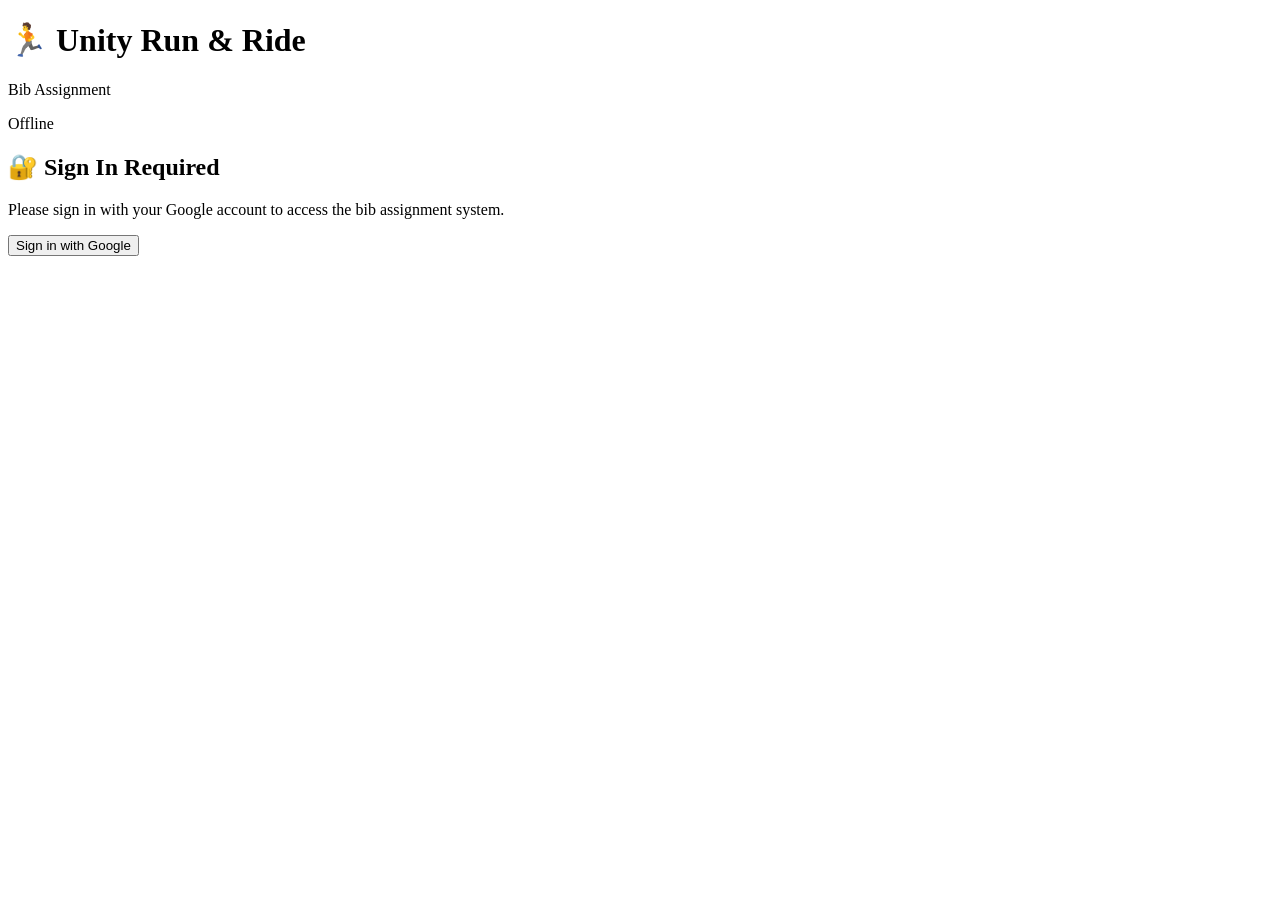
==== app.html @ ad5750de "Add files via upload" ====
<!DOCTYPE html>
<html lang="en">
<head>
    <meta charset="UTF-8">
    <meta name="viewport" content="width=device-width, initial-scale=1.0">
    <meta name="theme-color" content="#667eea">
    <title>Bib Assignment - Unity Run & Ride</title>
    <link rel="stylesheet" href="css/styles.css">
    <link rel="manifest" href="manifest.json">
</head>
<body>
    <div class="app-container">
        <!-- Header -->
        <header class="app-header">
            <div class="header-left">
                <h1>🏃 Unity Run & Ride</h1>
                <p>Bib Assignment</p>
            </div>
            <div class="header-right">
                <div id="connectionStatus" class="status-badge offline">
                    <span class="status-dot"></span>
                    <span id="statusText">Offline</span>
                </div>
                <button id="signOutBtn" class="btn-icon" title="Sign Out" style="display:none">
                    🚪
                </button>
            </div>
        </header>

        <!-- Auth Section -->
        <div id="authSection" class="auth-section">
            <div class="auth-card">
                <h2>🔐 Sign In Required</h2>
                <p>Please sign in with your Google account to access the bib assignment system.</p>
                <button id="signInBtn" class="btn btn-primary">
                    Sign in with Google
                </button>
            </div>
        </div>

        <!-- Main App (hidden until signed in) -->
        <div id="mainApp" style="display:none;">
            <!-- Setup Form -->
            <div class="setup-section">
                <div class="form-grid">
                    <div class="form-group">
                        <label for="venueSelect">📍 Venue</label>
                        <select id="venueSelect" required>
                            <option value="">Select Venue</option>
                            <option value="Main Stadium">Main Stadium</option>
                            <option value="Registration Tent">Registration Tent</option>
                            <option value="Expo Hall">Expo Hall</option>
                            <option value="Other">Other</option>
                        </select>
                    </div>
                    <div class="form-group">
                        <label for="deskSelect">🖥️ Desk Number</label>
                        <select id="deskSelect" required>
                            <option value="">Select Desk</option>
                            <option value="1">Desk 1</option>
                            <option value="2">Desk 2</option>
                            <option value="3">Desk 3</option>
                        </select>
                    </div>
                    <div class="form-group">
                        <label for="staffName">👤 Your Name</label>
                        <input type="text" id="staffName" placeholder="Enter your name" required>
                    </div>
                </div>
            </div>

            <!-- Search Section -->
            <div class="search-section">
                <h2>🔍 Search Participant</h2>
                <div class="search-box">
                    <input type="text" id="searchInput" placeholder="Search by Phone, Email, Name, or Sr. No." autocomplete="off">
                    <button id="searchBtn" class="btn btn-primary">Search</button>
                </div>
                <div id="searchHint" class="hint">
                    💡 Tip: Enter at least 3 characters to search
                </div>
            </div>

            <!-- Results Section -->
            <div id="resultsSection" style="display:none;">
                <h3>Search Results</h3>
                <div id="resultsContainer"></div>
            </div>

            <!-- Assignment Form -->
            <div id="assignmentSection" style="display:none;">
                <div class="assignment-card">
                    <h3>📝 Assign Bib Number</h3>
                    <div id="participantInfo" class="participant-info"></div>
                    <div class="form-group">
                        <label for="bibInput">Bib Number</label>
                        <input type="text" id="bibInput" placeholder="Enter bib number" autocomplete="off">
                        <div id="bibHint" class="hint"></div>
                    </div>
                    <div class="button-group">
                        <button id="assignBtn" class="btn btn-primary">✓ Assign Bib</button>
                        <button id="cancelBtn" class="btn btn-secondary">Cancel</button>
                    </div>
                </div>
            </div>

            <!-- Offline Queue -->
            <div id="offlineQueue" style="display:none;" class="offline-queue">
                <h4>📦 Offline Queue</h4>
                <p id="queueCount">0 pending assignments</p>
                <button id="syncBtn" class="btn btn-small">🔄 Sync Now</button>
            </div>
        </div>

        <!-- Loading Overlay -->
        <div id="loadingOverlay" class="loading-overlay" style="display:none;">
            <div class="spinner"></div>
            <p id="loadingText">Loading...</p>
        </div>
    </div>

    <!-- Scripts -->
    <script src="https://apis.google.com/js/api.js"></script>
    <script src="https://accounts.google.com/gsi/client" async defer></script>
    <script src="config.js"></script>
    <script src="js/sheets-api.js"></script>
    <script src="js/offline.js"></script>
    <script src="js/app.js"></script>
</body>
</html>
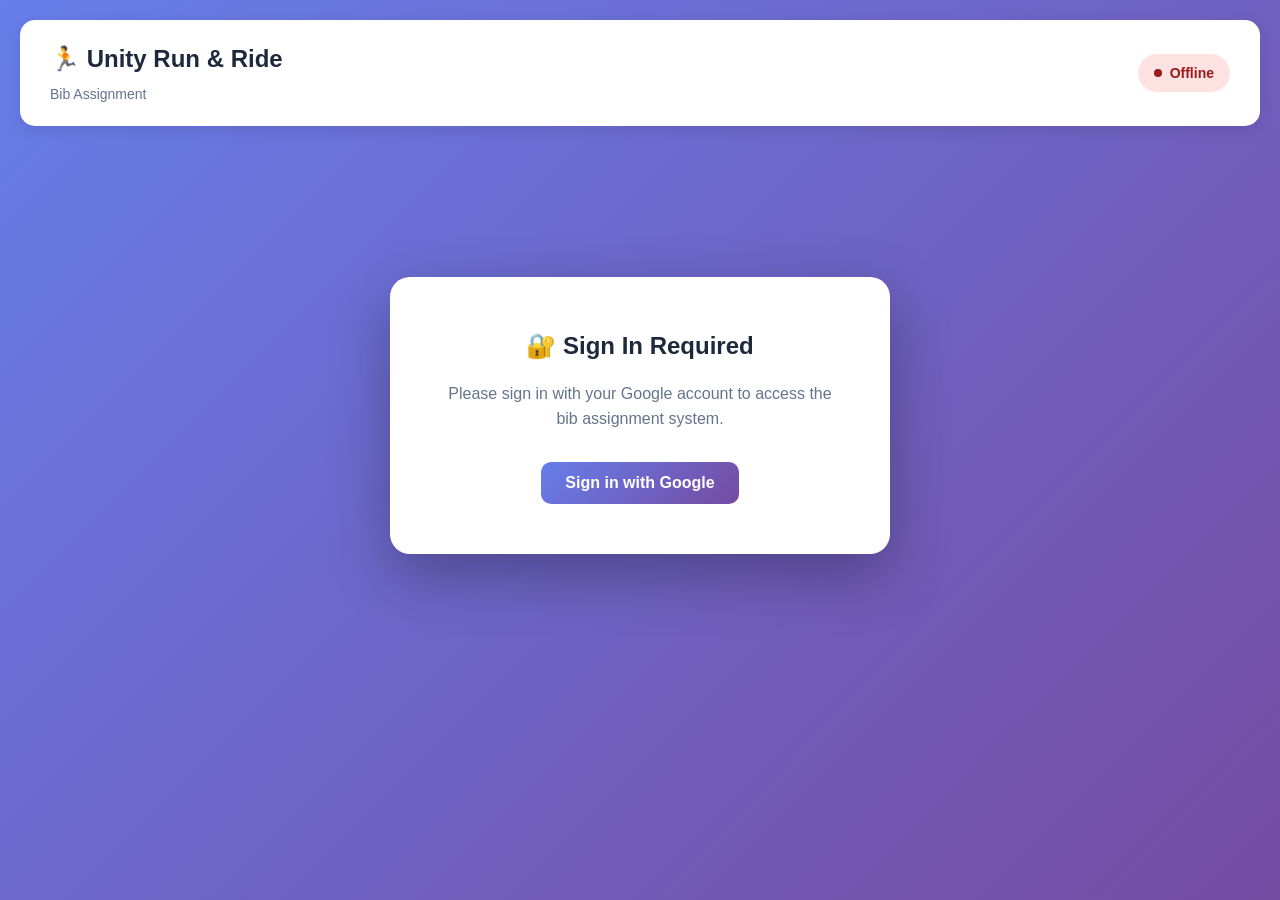
==== commit 26bd8e4d: "Add edit functionality and queue management - Allow editing already assigned bibs (no more blocking)" ====
--- a/app.html
+++ b/app.html
@@ -108,7 +108,10 @@
             <div id="offlineQueue" style="display:none;" class="offline-queue">
                 <h4>📦 Offline Queue</h4>
                 <p id="queueCount">0 pending assignments</p>
-                <button id="syncBtn" class="btn btn-small">🔄 Sync Now</button>
+                <div class="button-group">
+                    <button id="syncBtn" class="btn btn-small">🔄 Sync Now</button>
+                    <button id="clearQueueBtn" class="btn btn-small" style="background: #dc2626;">🗑️ Clear Queue</button>
+                </div>
             </div>
         </div>
 
--- a/css/styles.css
+++ b/css/styles.css
@@ -0,0 +1,599 @@
+/**
+ * Unity Run & Ride - Bib Management System Styles
+ * Version 2.0
+ */
+
+/* ═══════════════════════════════════════════════════════════
+   RESET & BASE
+   ═══════════════════════════════════════════════════════════ */
+
+* {
+    margin: 0;
+    padding: 0;
+    box-sizing: border-box;
+}
+
+body {
+    font-family: 'Segoe UI', Tahoma, Geneva, Verdana, sans-serif;
+    background: linear-gradient(135deg, #667eea 0%, #764ba2 100%);
+    min-height: 100vh;
+    color: #1e293b;
+    line-height: 1.6;
+}
+
+/* ═══════════════════════════════════════════════════════════
+   LAYOUT
+   ═══════════════════════════════════════════════════════════ */
+
+.app-container,
+.dashboard-container {
+    max-width: 1400px;
+    margin: 0 auto;
+    padding: 20px;
+}
+
+/* ═══════════════════════════════════════════════════════════
+   HEADER
+   ═══════════════════════════════════════════════════════════ */
+
+.app-header,
+.dashboard-header {
+    background: white;
+    padding: 20px 30px;
+    border-radius: 15px;
+    box-shadow: 0 4px 15px rgba(0,0,0,0.1);
+    margin-bottom: 20px;
+    display: flex;
+    justify-content: space-between;
+    align-items: center;
+}
+
+.header-left h1 {
+    font-size: 24px;
+    margin-bottom: 5px;
+}
+
+.header-left p {
+    color: #64748b;
+    font-size: 14px;
+}
+
+.header-right {
+    display: flex;
+    gap: 10px;
+    align-items: center;
+}
+
+/* ═══════════════════════════════════════════════════════════
+   STATUS BADGE
+   ═══════════════════════════════════════════════════════════ */
+
+.status-badge {
+    display: flex;
+    align-items: center;
+    gap: 8px;
+    padding: 8px 16px;
+    border-radius: 20px;
+    font-size: 14px;
+    font-weight: 600;
+}
+
+.status-badge.online {
+    background: #d1fae5;
+    color: #065f46;
+}
+
+.status-badge.offline {
+    background: #fee2e2;
+    color: #991b1b;
+}
+
+.status-dot {
+    width: 8px;
+    height: 8px;
+    border-radius: 50%;
+    background: currentColor;
+    animation: pulse 2s infinite;
+}
+
+@keyframes pulse {
+    0%, 100% { opacity: 1; }
+    50% { opacity: 0.5; }
+}
+
+/* ═══════════════════════════════════════════════════════════
+   BUTTONS
+   ═══════════════════════════════════════════════════════════ */
+
+.btn {
+    padding: 12px 24px;
+    border: none;
+    border-radius: 10px;
+    font-size: 16px;
+    font-weight: 600;
+    cursor: pointer;
+    transition: all 0.3s;
+    color: white;
+}
+
+.btn-primary {
+    background: linear-gradient(135deg, #667eea 0%, #764ba2 100%);
+}
+
+.btn-primary:hover {
+    transform: translateY(-2px);
+    box-shadow: 0 8px 20px rgba(102, 126, 234, 0.4);
+}
+
+.btn-secondary {
+    background: #64748b;
+}
+
+.btn-secondary:hover {
+    background: #475569;
+}
+
+.btn-small {
+    padding: 8px 16px;
+    font-size: 14px;
+}
+
+.btn-icon {
+    background: none;
+    border: none;
+    font-size: 24px;
+    cursor: pointer;
+    transition: transform 0.2s;
+}
+
+.btn-icon:hover {
+    transform: scale(1.1);
+}
+
+/* ═══════════════════════════════════════════════════════════
+   AUTH SECTION
+   ═══════════════════════════════════════════════════════════ */
+
+.auth-section {
+    display: flex;
+    align-items: center;
+    justify-content: center;
+    min-height: 60vh;
+}
+
+.auth-card {
+    background: white;
+    padding: 50px;
+    border-radius: 20px;
+    box-shadow: 0 20px 60px rgba(0,0,0,0.3);
+    max-width: 500px;
+    text-align: center;
+}
+
+.auth-card h2 {
+    margin-bottom: 15px;
+}
+
+.auth-card p {
+    color: #64748b;
+    margin-bottom: 30px;
+}
+
+/* ═══════════════════════════════════════════════════════════
+   FORMS
+   ═══════════════════════════════════════════════════════════ */
+
+.setup-section,
+.search-section {
+    background: white;
+    padding: 25px;
+    border-radius: 15px;
+    box-shadow: 0 4px 15px rgba(0,0,0,0.1);
+    margin-bottom: 20px;
+}
+
+.form-grid {
+    display: grid;
+    grid-template-columns: repeat(auto-fit, minmax(200px, 1fr));
+    gap: 20px;
+}
+
+.form-group {
+    display: flex;
+    flex-direction: column;
+}
+
+.form-group label {
+    font-weight: 600;
+    margin-bottom: 8px;
+    color: #1e293b;
+}
+
+.form-group input,
+.form-group select {
+    padding: 12px;
+    border: 2px solid #e2e8f0;
+    border-radius: 8px;
+    font-size: 16px;
+    transition: border-color 0.3s;
+}
+
+.form-group input:focus,
+.form-group select:focus {
+    outline: none;
+    border-color: #667eea;
+}
+
+.search-box {
+    display: flex;
+    gap: 10px;
+}
+
+.search-box input {
+    flex: 1;
+    padding: 15px;
+    border: 2px solid #e2e8f0;
+    border-radius: 10px;
+    font-size: 16px;
+}
+
+.hint {
+    font-size: 14px;
+    color: #64748b;
+    margin-top: 10px;
+}
+
+/* ═══════════════════════════════════════════════════════════
+   RESULTS
+   ═══════════════════════════════════════════════════════════ */
+
+#resultsSection {
+    background: white;
+    padding: 25px;
+    border-radius: 15px;
+    box-shadow: 0 4px 15px rgba(0,0,0,0.1);
+    margin-bottom: 20px;
+}
+
+.result-card {
+    border: 2px solid #e2e8f0;
+    border-radius: 10px;
+    padding: 20px;
+    margin-bottom: 15px;
+    cursor: pointer;
+    transition: all 0.3s;
+}
+
+.result-card:hover {
+    border-color: #667eea;
+    box-shadow: 0 4px 15px rgba(102, 126, 234, 0.2);
+    transform: translateY(-2px);
+}
+
+.result-header {
+    display: flex;
+    justify-content: space-between;
+    align-items: center;
+    margin-bottom: 15px;
+}
+
+.result-details {
+    display: grid;
+    grid-template-columns: repeat(auto-fit, minmax(200px, 1fr));
+    gap: 10px;
+    font-size: 14px;
+    color: #64748b;
+}
+
+.badge {
+    padding: 6px 12px;
+    border-radius: 20px;
+    font-size: 12px;
+    font-weight: 600;
+}
+
+.badge-success {
+    background: #d1fae5;
+    color: #065f46;
+}
+
+.badge-warning {
+    background: #fef3c7;
+    color: #92400e;
+}
+
+.no-results {
+    text-align: center;
+    padding: 40px;
+    color: #64748b;
+}
+
+/* ═══════════════════════════════════════════════════════════
+   ASSIGNMENT FORM
+   ═══════════════════════════════════════════════════════════ */
+
+.assignment-card {
+    background: white;
+    padding: 30px;
+    border-radius: 15px;
+    box-shadow: 0 4px 15px rgba(0,0,0,0.1);
+}
+
+.participant-info {
+    background: #f8fafc;
+    padding: 20px;
+    border-radius: 10px;
+    margin: 20px 0;
+}
+
+.info-grid {
+    display: grid;
+    grid-template-columns: repeat(auto-fit, minmax(200px, 1fr));
+    gap: 12px;
+}
+
+.button-group {
+    display: flex;
+    gap: 10px;
+    margin-top: 20px;
+}
+
+/* ═══════════════════════════════════════════════════════════
+   DASHBOARD STATS
+   ═══════════════════════════════════════════════════════════ */
+
+.stats-grid {
+    display: grid;
+    grid-template-columns: repeat(auto-fit, minmax(250px, 1fr));
+    gap: 20px;
+    margin-bottom: 20px;
+}
+
+.stat-card {
+    background: white;
+    padding: 25px;
+    border-radius: 15px;
+    box-shadow: 0 4px 15px rgba(0,0,0,0.1);
+    display: flex;
+    align-items: center;
+    gap: 20px;
+}
+
+.stat-icon {
+    font-size: 48px;
+    width: 70px;
+    height: 70px;
+    display: flex;
+    align-items: center;
+    justify-content: center;
+    border-radius: 15px;
+}
+
+.stat-card.primary .stat-icon {
+    background: linear-gradient(135deg, #667eea 0%, #764ba2 100%);
+}
+
+.stat-card.success .stat-icon {
+    background: #10b981;
+}
+
+.stat-card.warning .stat-icon {
+    background: #f59e0b;
+}
+
+.stat-card.info .stat-icon {
+    background: #3b82f6;
+}
+
+.stat-value {
+    font-size: 36px;
+    font-weight: 700;
+    color: #1e293b;
+}
+
+.stat-label {
+    font-size: 14px;
+    color: #64748b;
+}
+
+/* ═══════════════════════════════════════════════════════════
+   DASHBOARD SECTIONS
+   ═══════════════════════════════════════════════════════════ */
+
+.section-card {
+    background: white;
+    padding: 30px;
+    border-radius: 15px;
+    box-shadow: 0 4px 15px rgba(0,0,0,0.1);
+    margin-bottom: 20px;
+}
+
+.section-card h2 {
+    margin-bottom: 20px;
+    font-size: 20px;
+}
+
+.category-grid {
+    display: grid;
+    grid-template-columns: repeat(auto-fit, minmax(250px, 1fr));
+    gap: 20px;
+}
+
+.category-card {
+    border: 2px solid #e2e8f0;
+    border-radius: 10px;
+    padding: 20px;
+}
+
+.category-header {
+    display: flex;
+    justify-content: space-between;
+    align-items: center;
+    margin-bottom: 15px;
+}
+
+.category-count {
+    font-size: 18px;
+    font-weight: 600;
+    color: #667eea;
+}
+
+.progress-bar {
+    width: 100%;
+    height: 10px;
+    background: #e2e8f0;
+    border-radius: 5px;
+    overflow: hidden;
+    margin-bottom: 10px;
+}
+
+.progress-fill {
+    height: 100%;
+    background: linear-gradient(135deg, #667eea 0%, #764ba2 100%);
+    transition: width 0.5s;
+}
+
+.category-percentage {
+    font-size: 14px;
+    color: #64748b;
+}
+
+.venue-grid,
+.desk-grid {
+    display: grid;
+    grid-template-columns: repeat(auto-fit, minmax(200px, 1fr));
+    gap: 15px;
+}
+
+.stat-item {
+    display: flex;
+    justify-content: space-between;
+    align-items: center;
+    padding: 15px;
+    background: #f8fafc;
+    border-radius: 8px;
+}
+
+.stat-item-value {
+    font-size: 24px;
+    font-weight: 700;
+    color: #667eea;
+}
+
+.assignments-list {
+    max-height: 500px;
+    overflow-y: auto;
+}
+
+.assignment-item {
+    display: flex;
+    gap: 15px;
+    padding: 15px;
+    border-bottom: 1px solid #e2e8f0;
+}
+
+.assignment-item:last-child {
+    border-bottom: none;
+}
+
+.assignment-icon {
+    font-size: 32px;
+}
+
+.assignment-name {
+    font-weight: 600;
+    margin-bottom: 5px;
+}
+
+.assignment-meta {
+    font-size: 13px;
+    color: #64748b;
+}
+
+.no-data {
+    text-align: center;
+    padding: 30px;
+    color: #64748b;
+}
+
+/* ═══════════════════════════════════════════════════════════
+   OFFLINE QUEUE
+   ═══════════════════════════════════════════════════════════ */
+
+.offline-queue {
+    background: #fef3c7;
+    border: 2px solid #f59e0b;
+    padding: 20px;
+    border-radius: 10px;
+    margin-top: 20px;
+}
+
+.offline-queue h4 {
+    margin-bottom: 10px;
+}
+
+/* ═══════════════════════════════════════════════════════════
+   LOADING OVERLAY
+   ═══════════════════════════════════════════════════════════ */
+
+.loading-overlay {
+    position: fixed;
+    top: 0;
+    left: 0;
+    right: 0;
+    bottom: 0;
+    background: rgba(0, 0, 0, 0.7);
+    display: flex;
+    flex-direction: column;
+    align-items: center;
+    justify-content: center;
+    z-index: 9999;
+}
+
+.spinner {
+    width: 50px;
+    height: 50px;
+    border: 5px solid rgba(255, 255, 255, 0.3);
+    border-top-color: white;
+    border-radius: 50%;
+    animation: spin 1s linear infinite;
+}
+
+@keyframes spin {
+    to { transform: rotate(360deg); }
+}
+
+.loading-overlay p {
+    color: white;
+    margin-top: 20px;
+    font-size: 18px;
+}
+
+/* ═══════════════════════════════════════════════════════════
+   RESPONSIVE
+   ═══════════════════════════════════════════════════════════ */
+
+@media (max-width: 768px) {
+    .app-header,
+    .dashboard-header {
+        flex-direction: column;
+        text-align: center;
+        gap: 15px;
+    }
+    
+    .form-grid {
+        grid-template-columns: 1fr;
+    }
+    
+    .search-box {
+        flex-direction: column;
+    }
+    
+    .stats-grid {
+        grid-template-columns: 1fr;
+    }
+    
+    .button-group {
+        flex-direction: column;
+    }
+}
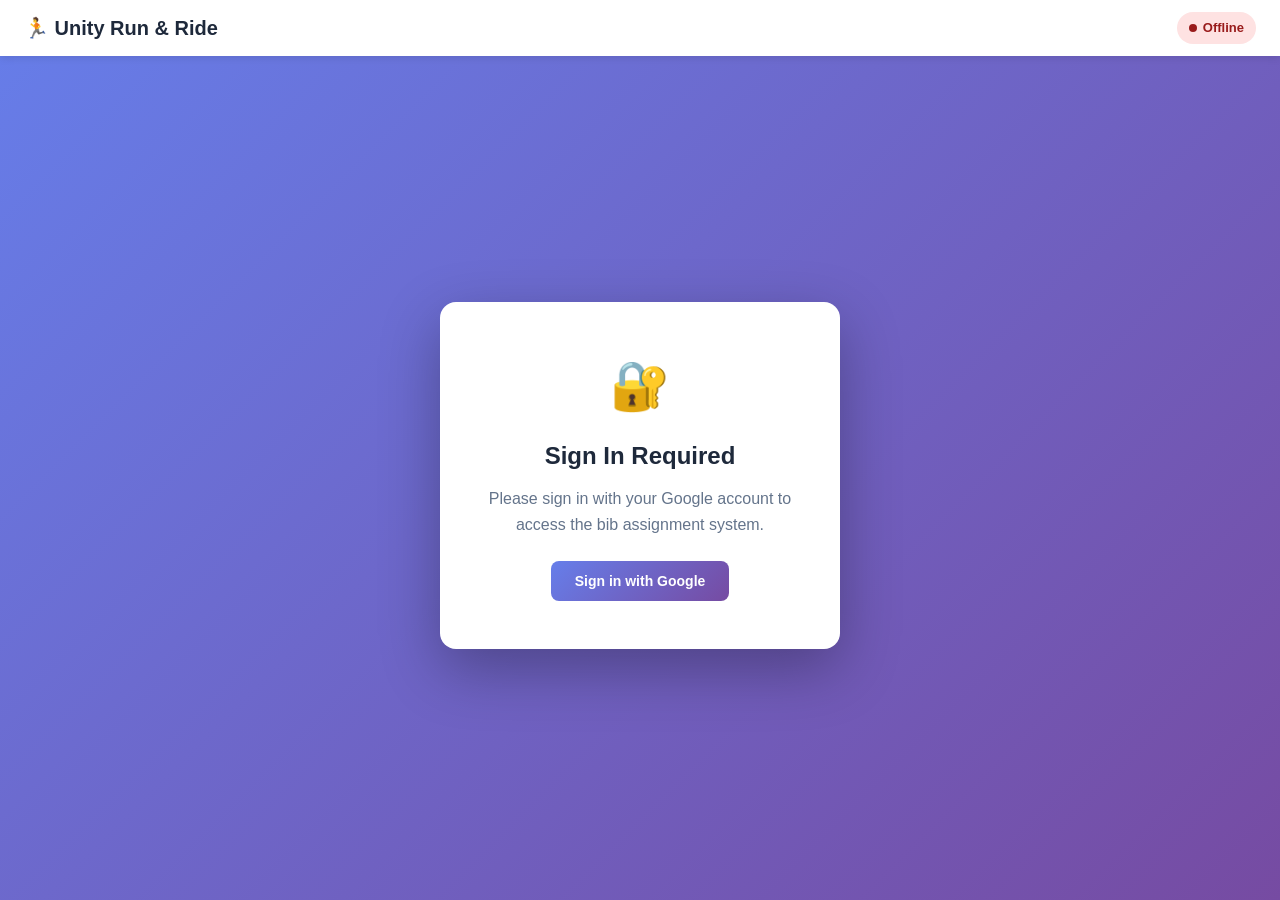
==== commit 8f7551f3: "REDESIGN: Card-based UI for intuitive bib assignment - Complete UI/UX overhaul with modern card-base" ====
--- a/app.html
+++ b/app.html
@@ -4,122 +4,138 @@
     <meta charset="UTF-8">
     <meta name="viewport" content="width=device-width, initial-scale=1.0">
     <meta name="theme-color" content="#667eea">
-    <title>Bib Assignment - Unity Run & Ride</title>
+    <title>Unity Run & Ride - Bib Assignment</title>
     <link rel="stylesheet" href="css/styles.css">
     <link rel="manifest" href="manifest.json">
 </head>
 <body>
-    <div class="app-container">
-        <!-- Header -->
-        <header class="app-header">
-            <div class="header-left">
-                <h1>🏃 Unity Run & Ride</h1>
-                <p>Bib Assignment</p>
+    <!-- Compact Header -->
+    <header class="header">
+        <div class="header-title">🏃 Unity Run & Ride</div>
+        <div class="header-actions">
+            <div id="connectionStatus" class="status-indicator">
+                <span class="status-dot"></span>
+                <span id="statusText">Offline</span>
             </div>
-            <div class="header-right">
-                <div id="connectionStatus" class="status-badge offline">
-                    <span class="status-dot"></span>
-                    <span id="statusText">Offline</span>
-                </div>
-                <button id="signOutBtn" class="btn-icon" title="Sign Out" style="display:none">
-                    🚪
-                </button>
+            <button id="dashboardBtn" class="btn-header" style="display:none">📊 Dashboard</button>
+            <button id="settingsBtn" class="btn-header" style="display:none">⚙️</button>
+            <button id="signOutBtn" class="btn-header" style="display:none">🚪</button>
+        </div>
+    </header>
+
+    <!-- Auth Section -->
+    <div id="authSection" class="auth-container">
+        <div class="auth-box">
+            <div class="auth-icon">🔐</div>
+            <h2>Sign In Required</h2>
+            <p>Please sign in with your Google account to access the bib assignment system.</p>
+            <button id="signInBtn" class="btn-primary">Sign in with Google</button>
+        </div>
+    </div>
+
+    <!-- Main App -->
+    <main id="mainApp" class="main-container" style="display:none;">
+        <!-- Search Section -->
+        <div class="search-container">
+            <div class="search-wrapper">
+                <span class="search-icon">🔍</span>
+                <input 
+                    type="text" 
+                    id="searchInput" 
+                    class="search-input" 
+                    placeholder="Search by Mobile, Email, or Name..."
+                    autocomplete="off"
+                >
+                <button id="clearSearchBtn" class="btn-clear" style="display:none;">×</button>
+                <span class="search-shortcut">/</span>
             </div>
-        </header>
+            <div class="search-hint">💡 Try: 9014695864, email@example.com, or "Rajesh"</div>
+        </div>
 
-        <!-- Auth Section -->
-        <div id="authSection" class="auth-section">
-            <div class="auth-card">
-                <h2>🔐 Sign In Required</h2>
-                <p>Please sign in with your Google account to access the bib assignment system.</p>
-                <button id="signInBtn" class="btn btn-primary">
-                    Sign in with Google
-                </button>
+        <!-- Stats Bar -->
+        <div id="statsBar" class="stats-bar" style="display:none;">
+            <span>📊 Quick Stats:</span>
+            <span id="statsText">Loading...</span>
+        </div>
+
+        <!-- Results Container (Cards) -->
+        <div id="cardsContainer" class="cards-container"></div>
+
+        <!-- Empty State -->
+        <div id="emptyState" class="empty-state">
+            <div class="empty-icon">🔍</div>
+            <h3>Start by searching for a participant</h3>
+            <p>Enter a mobile number, email, or name to get started</p>
+            <p class="empty-hint">Press <kbd>/</kbd> to focus search</p>
+        </div>
+
+        <!-- Offline Queue Banner -->
+        <div id="queueBanner" class="queue-banner" style="display:none;">
+            <div class="queue-info">
+                <span class="queue-icon">📦</span>
+                <span id="queueText">6 pending assignments in offline queue</span>
+            </div>
+            <div class="queue-actions">
+                <button id="syncBtn" class="btn-small">🔄 Sync</button>
+                <button id="clearQueueBtn" class="btn-small btn-danger">🗑️ Clear</button>
             </div>
         </div>
+    </main>
 
-        <!-- Main App (hidden until signed in) -->
-        <div id="mainApp" style="display:none;">
-            <!-- Setup Form -->
-            <div class="setup-section">
-                <div class="form-grid">
-                    <div class="form-group">
-                        <label for="venueSelect">📍 Venue</label>
-                        <select id="venueSelect" required>
-                            <option value="">Select Venue</option>
-                            <option value="Main Stadium">Main Stadium</option>
-                            <option value="Registration Tent">Registration Tent</option>
-                            <option value="Expo Hall">Expo Hall</option>
-                            <option value="Other">Other</option>
-                        </select>
-                    </div>
-                    <div class="form-group">
-                        <label for="deskSelect">🖥️ Desk Number</label>
-                        <select id="deskSelect" required>
-                            <option value="">Select Desk</option>
-                            <option value="1">Desk 1</option>
-                            <option value="2">Desk 2</option>
-                            <option value="3">Desk 3</option>
-                        </select>
-                    </div>
-                    <div class="form-group">
-                        <label for="staffName">👤 Your Name</label>
-                        <input type="text" id="staffName" placeholder="Enter your name" required>
+    <!-- Settings Panel (Slide-out) -->
+    <div id="settingsPanel" class="settings-panel">
+        <div class="settings-overlay"></div>
+        <div class="settings-content">
+            <div class="settings-header">
+                <h2>⚙️ Session Settings</h2>
+                <button id="closeSettingsBtn" class="btn-close">×</button>
+            </div>
+            
+            <div class="settings-body">
+                <div class="setting-group">
+                    <label class="setting-label">📍 Venue</label>
+                    <div class="radio-group">
+                        <label class="radio-option">
+                            <input type="radio" name="venue" value="Prabhadevi">
+                            <span>Prabhadevi</span>
+                        </label>
+                        <label class="radio-option">
+                            <input type="radio" name="venue" value="Andheri">
+                            <span>Andheri</span>
+                        </label>
                     </div>
                 </div>
-            </div>
 
-            <!-- Search Section -->
-            <div class="search-section">
-                <h2>🔍 Search Participant</h2>
-                <div class="search-box">
-                    <input type="text" id="searchInput" placeholder="Search by Phone, Email, Name, or Sr. No." autocomplete="off">
-                    <button id="searchBtn" class="btn btn-primary">Search</button>
-                </div>
-                <div id="searchHint" class="hint">
-                    💡 Tip: Enter at least 3 characters to search
-                </div>
-            </div>
-
-            <!-- Results Section -->
-            <div id="resultsSection" style="display:none;">
-                <h3>Search Results</h3>
-                <div id="resultsContainer"></div>
-            </div>
-
-            <!-- Assignment Form -->
-            <div id="assignmentSection" style="display:none;">
-                <div class="assignment-card">
-                    <h3>📝 Assign Bib Number</h3>
-                    <div id="participantInfo" class="participant-info"></div>
-                    <div class="form-group">
-                        <label for="bibInput">Bib Number</label>
-                        <input type="text" id="bibInput" placeholder="Enter bib number" autocomplete="off">
-                        <div id="bibHint" class="hint"></div>
-                    </div>
-                    <div class="button-group">
-                        <button id="assignBtn" class="btn btn-primary">✓ Assign Bib</button>
-                        <button id="cancelBtn" class="btn btn-secondary">Cancel</button>
+                <div class="setting-group">
+                    <label class="setting-label">🖥️ Desk Number</label>
+                    <div class="desk-group">
+                        <button class="desk-btn" data-desk="1">1</button>
+                        <button class="desk-btn" data-desk="2">2</button>
+                        <button class="desk-btn" data-desk="3">3</button>
+                        <button class="desk-btn" data-desk="4">4</button>
                     </div>
                 </div>
-            </div>
 
-            <!-- Offline Queue -->
-            <div id="offlineQueue" style="display:none;" class="offline-queue">
-                <h4>📦 Offline Queue</h4>
-                <p id="queueCount">0 pending assignments</p>
-                <div class="button-group">
-                    <button id="syncBtn" class="btn btn-small">🔄 Sync Now</button>
-                    <button id="clearQueueBtn" class="btn btn-small" style="background: #dc2626;">🗑️ Clear Queue</button>
+                <div class="setting-group">
+                    <label class="setting-label">👤 Your Name</label>
+                    <input type="text" id="staffNameInput" class="setting-input" placeholder="Enter your name">
+                </div>
+
+                <button id="saveSettingsBtn" class="btn-primary btn-full">✓ Save Settings</button>
+
+                <div class="settings-divider"></div>
+
+                <div class="settings-actions">
+                    <button id="viewStatsBtn" class="btn-secondary btn-full">📊 View Statistics</button>
                 </div>
             </div>
         </div>
+    </div>
 
-        <!-- Loading Overlay -->
-        <div id="loadingOverlay" class="loading-overlay" style="display:none;">
-            <div class="spinner"></div>
-            <p id="loadingText">Loading...</p>
-        </div>
+    <!-- Loading Overlay -->
+    <div id="loadingOverlay" class="loading-overlay" style="display:none;">
+        <div class="spinner"></div>
+        <p id="loadingText">Loading...</p>
     </div>
 
     <!-- Scripts -->
--- a/css/styles.css
+++ b/css/styles.css
@@ -1,6 +1,6 @@
 /**
- * Unity Run & Ride - Bib Management System Styles
- * Version 2.0
+ * Card-Based UI Styles - Unity Run & Ride
+ * Clean, modern, desktop-optimized design
  */
 
 /* ═══════════════════════════════════════════════════════════
@@ -14,78 +14,56 @@
 }
 
 body {
-    font-family: 'Segoe UI', Tahoma, Geneva, Verdana, sans-serif;
+    font-family: -apple-system, BlinkMacSystemFont, 'Segoe UI', Roboto, Oxygen, Ubuntu, sans-serif;
     background: linear-gradient(135deg, #667eea 0%, #764ba2 100%);
     min-height: 100vh;
     color: #1e293b;
-    line-height: 1.6;
-}
-
-/* ═══════════════════════════════════════════════════════════
-   LAYOUT
-   ═══════════════════════════════════════════════════════════ */
-
-.app-container,
-.dashboard-container {
-    max-width: 1400px;
-    margin: 0 auto;
-    padding: 20px;
-}
-
-/* ═══════════════════════════════════════════════════════════
-   HEADER
-   ═══════════════════════════════════════════════════════════ */
-
-.app-header,
-.dashboard-header {
+    line-height: 1.5;
+}
+
+/* ═══════════════════════════════════════════════════════════
+   HEADER - Compact & Clean
+   ═══════════════════════════════════════════════════════════ */
+
+.header {
     background: white;
-    padding: 20px 30px;
-    border-radius: 15px;
-    box-shadow: 0 4px 15px rgba(0,0,0,0.1);
-    margin-bottom: 20px;
+    padding: 12px 24px;
     display: flex;
     justify-content: space-between;
     align-items: center;
-}
-
-.header-left h1 {
-    font-size: 24px;
-    margin-bottom: 5px;
-}
-
-.header-left p {
-    color: #64748b;
-    font-size: 14px;
-}
-
-.header-right {
-    display: flex;
-    gap: 10px;
-    align-items: center;
-}
-
-/* ═══════════════════════════════════════════════════════════
-   STATUS BADGE
-   ═══════════════════════════════════════════════════════════ */
-
-.status-badge {
-    display: flex;
-    align-items: center;
-    gap: 8px;
-    padding: 8px 16px;
+    box-shadow: 0 2px 8px rgba(0,0,0,0.1);
+    position: sticky;
+    top: 0;
+    z-index: 100;
+}
+
+.header-title {
+    font-size: 20px;
+    font-weight: 700;
+    color: #1e293b;
+}
+
+.header-actions {
+    display: flex;
+    gap: 12px;
+    align-items: center;
+}
+
+.status-indicator {
+    display: flex;
+    align-items: center;
+    gap: 6px;
+    padding: 6px 12px;
     border-radius: 20px;
-    font-size: 14px;
-    font-weight: 600;
-}
-
-.status-badge.online {
+    font-size: 13px;
+    font-weight: 600;
+    background: #fee2e2;
+    color: #991b1b;
+}
+
+.status-indicator.online {
     background: #d1fae5;
     color: #065f46;
-}
-
-.status-badge.offline {
-    background: #fee2e2;
-    color: #991b1b;
 }
 
 .status-dot {
@@ -101,23 +79,403 @@
     50% { opacity: 0.5; }
 }
 
+.btn-header {
+    background: none;
+    border: none;
+    padding: 8px 12px;
+    border-radius: 8px;
+    font-size: 14px;
+    cursor: pointer;
+    transition: background 0.2s;
+    color: #64748b;
+    font-weight: 600;
+}
+
+.btn-header:hover {
+    background: #f8fafc;
+}
+
+/* ═══════════════════════════════════════════════════════════
+   AUTH SECTION
+   ═══════════════════════════════════════════════════════════ */
+
+.auth-container {
+    display: flex;
+    align-items: center;
+    justify-content: center;
+    min-height: calc(100vh - 60px);
+    padding: 40px;
+}
+
+.auth-box {
+    background: white;
+    padding: 48px;
+    border-radius: 16px;
+    box-shadow: 0 20px 60px rgba(0,0,0,0.3);
+    text-align: center;
+    max-width: 400px;
+}
+
+.auth-icon {
+    font-size: 48px;
+    margin-bottom: 16px;
+}
+
+.auth-box h2 {
+    font-size: 24px;
+    margin-bottom: 12px;
+    color: #1e293b;
+}
+
+.auth-box p {
+    color: #64748b;
+    margin-bottom: 24px;
+    line-height: 1.6;
+}
+
+/* ═══════════════════════════════════════════════════════════
+   MAIN CONTAINER
+   ═══════════════════════════════════════════════════════════ */
+
+.main-container {
+    max-width: 800px;
+    margin: 0 auto;
+    padding: 40px 24px;
+}
+
+/* ═══════════════════════════════════════════════════════════
+   SEARCH BOX - Primary Action
+   ═══════════════════════════════════════════════════════════ */
+
+.search-container {
+    margin-bottom: 24px;
+}
+
+.search-wrapper {
+    position: relative;
+    display: flex;
+    align-items: center;
+    background: white;
+    border-radius: 12px;
+    padding: 0 16px;
+    box-shadow: 0 4px 12px rgba(0,0,0,0.1);
+    transition: box-shadow 0.2s;
+}
+
+.search-wrapper:focus-within {
+    box-shadow: 0 4px 20px rgba(102, 126, 234, 0.3);
+}
+
+.search-icon {
+    font-size: 20px;
+    margin-right: 12px;
+    color: #64748b;
+}
+
+.search-input {
+    flex: 1;
+    border: none;
+    outline: none;
+    padding: 16px 0;
+    font-size: 16px;
+    color: #1e293b;
+}
+
+.search-input::placeholder {
+    color: #94a3b8;
+}
+
+.btn-clear {
+    background: none;
+    border: none;
+    font-size: 24px;
+    color: #94a3b8;
+    cursor: pointer;
+    padding: 0 8px;
+    line-height: 1;
+}
+
+.btn-clear:hover {
+    color: #64748b;
+}
+
+.search-shortcut {
+    padding: 4px 8px;
+    background: #f8fafc;
+    border-radius: 4px;
+    font-size: 12px;
+    color: #94a3b8;
+    font-weight: 600;
+    border: 1px solid #e2e8f0;
+}
+
+.search-hint {
+    margin-top: 8px;
+    font-size: 13px;
+    color: rgba(255,255,255,0.9);
+    text-align: center;
+}
+
+/* ═══════════════════════════════════════════════════════════
+   STATS BAR
+   ═══════════════════════════════════════════════════════════ */
+
+.stats-bar {
+    background: rgba(255,255,255,0.95);
+    padding: 12px 20px;
+    border-radius: 8px;
+    margin-bottom: 24px;
+    font-size: 14px;
+    color: #64748b;
+    text-align: center;
+}
+
+.stats-bar span:first-child {
+    font-weight: 600;
+    margin-right: 8px;
+}
+
+/* ═══════════════════════════════════════════════════════════
+   RESULT CARDS - The Heart of the UI
+   ═══════════════════════════════════════════════════════════ */
+
+.cards-container {
+    display: flex;
+    flex-direction: column;
+    gap: 16px;
+}
+
+.participant-card {
+    background: white;
+    border-radius: 12px;
+    padding: 20px;
+    box-shadow: 0 2px 8px rgba(0,0,0,0.1);
+    border-left: 4px solid transparent;
+    transition: all 0.2s;
+    cursor: pointer;
+}
+
+.participant-card:hover {
+    transform: translateY(-2px);
+    box-shadow: 0 4px 16px rgba(0,0,0,0.15);
+}
+
+/* Card States */
+.participant-card.no-bib {
+    border-left-color: #f59e0b;
+}
+
+.participant-card.has-bib {
+    border-left-color: #10b981;
+}
+
+.participant-card.editing {
+    background: #dbeafe;
+    border-left-color: #3b82f6;
+}
+
+/* Card Header */
+.card-header {
+    display: flex;
+    justify-content: space-between;
+    align-items: flex-start;
+    margin-bottom: 12px;
+}
+
+.card-identity {
+    flex: 1;
+}
+
+.card-name {
+    font-size: 18px;
+    font-weight: 700;
+    color: #1e293b;
+    text-transform: uppercase;
+    margin-bottom: 4px;
+}
+
+.card-demographics {
+    font-size: 14px;
+    color: #64748b;
+}
+
+.card-demographics span {
+    margin-right: 8px;
+}
+
+.card-demographics span:not(:last-child)::after {
+    content: "•";
+    margin-left: 8px;
+    color: #cbd5e1;
+}
+
+.card-contact {
+    font-size: 14px;
+    color: #94a3b8;
+    margin-top: 4px;
+}
+
+/* Card Status Line */
+.card-status {
+    display: flex;
+    justify-content: space-between;
+    align-items: center;
+    padding-top: 12px;
+    border-top: 1px solid #f1f5f9;
+}
+
+.card-tshirt {
+    display: flex;
+    align-items: center;
+    gap: 8px;
+    font-size: 16px;
+    font-weight: 700;
+}
+
+.tshirt-icon {
+    width: 32px;
+    height: 32px;
+    border-radius: 6px;
+    display: flex;
+    align-items: center;
+    justify-content: center;
+    font-size: 14px;
+    background: linear-gradient(135deg, #667eea 0%, #764ba2 100%);
+    color: white;
+}
+
+.card-bib-status {
+    display: flex;
+    align-items: center;
+    gap: 12px;
+}
+
+.bib-info {
+    font-size: 14px;
+    font-weight: 600;
+}
+
+.bib-info.assigned {
+    color: #10b981;
+}
+
+.bib-info.pending {
+    color: #f59e0b;
+}
+
+/* Card Expansion Area */
+.card-expansion {
+    max-height: 0;
+    overflow: hidden;
+    transition: max-height 0.3s ease;
+}
+
+.card-expansion.expanded {
+    max-height: 400px;
+    margin-top: 20px;
+}
+
+.expansion-content {
+    background: white;
+    border-radius: 8px;
+    padding: 20px;
+    border: 2px solid #e2e8f0;
+}
+
+.expansion-context {
+    background: #f8fafc;
+    padding: 12px;
+    border-radius: 6px;
+    margin-bottom: 16px;
+    font-size: 13px;
+    color: #64748b;
+}
+
+.expansion-form {
+    margin-top: 16px;
+}
+
+.form-label {
+    display: block;
+    font-size: 14px;
+    font-weight: 600;
+    color: #1e293b;
+    margin-bottom: 8px;
+}
+
+.form-input-wrapper {
+    position: relative;
+}
+
+.form-input {
+    width: 100%;
+    padding: 14px 60px 14px 14px;
+    border: 2px solid #e2e8f0;
+    border-radius: 8px;
+    font-size: 16px;
+    transition: border-color 0.2s;
+}
+
+.form-input:focus {
+    outline: none;
+    border-color: #667eea;
+}
+
+.form-input.valid {
+    border-color: #10b981;
+}
+
+.form-input.invalid {
+    border-color: #dc2626;
+}
+
+.input-validation {
+    position: absolute;
+    right: 14px;
+    top: 50%;
+    transform: translateY(-50%);
+    font-size: 14px;
+    font-weight: 600;
+}
+
+.input-validation.valid {
+    color: #10b981;
+}
+
+.input-validation.invalid {
+    color: #dc2626;
+}
+
+.form-hint {
+    margin-top: 8px;
+    font-size: 12px;
+    color: #64748b;
+}
+
+.form-actions {
+    display: flex;
+    gap: 12px;
+    margin-top: 20px;
+}
+
 /* ═══════════════════════════════════════════════════════════
    BUTTONS
    ═══════════════════════════════════════════════════════════ */
 
-.btn {
-    padding: 12px 24px;
-    border: none;
-    border-radius: 10px;
-    font-size: 16px;
-    font-weight: 600;
-    cursor: pointer;
-    transition: all 0.3s;
-    color: white;
+button {
+    font-family: inherit;
 }
 
 .btn-primary {
     background: linear-gradient(135deg, #667eea 0%, #764ba2 100%);
+    color: white;
+    border: none;
+    padding: 12px 24px;
+    border-radius: 8px;
+    font-size: 14px;
+    font-weight: 600;
+    cursor: pointer;
+    transition: all 0.2s;
 }
 
 .btn-primary:hover {
@@ -126,410 +484,339 @@
 }
 
 .btn-secondary {
-    background: #64748b;
+    background: #f8fafc;
+    color: #64748b;
+    border: 2px solid #e2e8f0;
+    padding: 12px 24px;
+    border-radius: 8px;
+    font-size: 14px;
+    font-weight: 600;
+    cursor: pointer;
+    transition: all 0.2s;
 }
 
 .btn-secondary:hover {
-    background: #475569;
+    background: #f1f5f9;
+    border-color: #cbd5e1;
 }
 
 .btn-small {
     padding: 8px 16px;
-    font-size: 14px;
-}
-
-.btn-icon {
+    font-size: 13px;
+    border-radius: 6px;
+    border: none;
+    background: #f8fafc;
+    color: #64748b;
+    font-weight: 600;
+    cursor: pointer;
+    transition: background 0.2s;
+}
+
+.btn-small:hover {
+    background: #f1f5f9;
+}
+
+.btn-danger {
+    background: #fee2e2;
+    color: #dc2626;
+}
+
+.btn-danger:hover {
+    background: #fecaca;
+}
+
+.btn-action {
+    padding: 8px 16px;
+    border-radius: 6px;
+    border: none;
+    font-size: 13px;
+    font-weight: 600;
+    cursor: pointer;
+    transition: all 0.2s;
+}
+
+.btn-edit {
+    background: #dbeafe;
+    color: #1e40af;
+}
+
+.btn-edit:hover {
+    background: #bfdbfe;
+}
+
+.btn-assign {
+    background: #fef3c7;
+    color: #92400e;
+}
+
+.btn-assign:hover {
+    background: #fde68a;
+}
+
+.btn-full {
+    width: 100%;
+}
+
+/* ═══════════════════════════════════════════════════════════
+   SETTINGS PANEL - Slide-out
+   ═══════════════════════════════════════════════════════════ */
+
+.settings-panel {
+    position: fixed;
+    top: 0;
+    left: 0;
+    right: 0;
+    bottom: 0;
+    z-index: 200;
+    pointer-events: none;
+    transition: opacity 0.3s;
+    opacity: 0;
+}
+
+.settings-panel.open {
+    pointer-events: all;
+    opacity: 1;
+}
+
+.settings-overlay {
+    position: absolute;
+    top: 0;
+    left: 0;
+    right: 0;
+    bottom: 0;
+    background: rgba(0,0,0,0.5);
+    backdrop-filter: blur(4px);
+}
+
+.settings-content {
+    position: absolute;
+    top: 0;
+    right: 0;
+    bottom: 0;
+    width: 400px;
+    background: white;
+    box-shadow: -4px 0 20px rgba(0,0,0,0.2);
+    transform: translateX(100%);
+    transition: transform 0.3s ease;
+    display: flex;
+    flex-direction: column;
+}
+
+.settings-panel.open .settings-content {
+    transform: translateX(0);
+}
+
+.settings-header {
+    display: flex;
+    justify-content: space-between;
+    align-items: center;
+    padding: 20px 24px;
+    border-bottom: 1px solid #e2e8f0;
+}
+
+.settings-header h2 {
+    font-size: 20px;
+    font-weight: 700;
+    color: #1e293b;
+}
+
+.btn-close {
     background: none;
     border: none;
-    font-size: 24px;
-    cursor: pointer;
-    transition: transform 0.2s;
-}
-
-.btn-icon:hover {
-    transform: scale(1.1);
-}
-
-/* ═══════════════════════════════════════════════════════════
-   AUTH SECTION
-   ═══════════════════════════════════════════════════════════ */
-
-.auth-section {
-    display: flex;
-    align-items: center;
-    justify-content: center;
-    min-height: 60vh;
-}
-
-.auth-card {
-    background: white;
-    padding: 50px;
-    border-radius: 20px;
-    box-shadow: 0 20px 60px rgba(0,0,0,0.3);
-    max-width: 500px;
-    text-align: center;
-}
-
-.auth-card h2 {
-    margin-bottom: 15px;
-}
-
-.auth-card p {
-    color: #64748b;
-    margin-bottom: 30px;
-}
-
-/* ═══════════════════════════════════════════════════════════
-   FORMS
-   ═══════════════════════════════════════════════════════════ */
-
-.setup-section,
-.search-section {
-    background: white;
-    padding: 25px;
-    border-radius: 15px;
-    box-shadow: 0 4px 15px rgba(0,0,0,0.1);
-    margin-bottom: 20px;
-}
-
-.form-grid {
-    display: grid;
-    grid-template-columns: repeat(auto-fit, minmax(200px, 1fr));
-    gap: 20px;
-}
-
-.form-group {
+    font-size: 32px;
+    line-height: 1;
+    cursor: pointer;
+    color: #94a3b8;
+    padding: 0;
+}
+
+.btn-close:hover {
+    color: #64748b;
+}
+
+.settings-body {
+    flex: 1;
+    padding: 24px;
+    overflow-y: auto;
+}
+
+.setting-group {
+    margin-bottom: 24px;
+}
+
+.setting-label {
+    display: block;
+    font-size: 14px;
+    font-weight: 600;
+    color: #1e293b;
+    margin-bottom: 12px;
+}
+
+.radio-group {
     display: flex;
     flex-direction: column;
-}
-
-.form-group label {
-    font-weight: 600;
-    margin-bottom: 8px;
-    color: #1e293b;
-}
-
-.form-group input,
-.form-group select {
+    gap: 8px;
+}
+
+.radio-option {
+    display: flex;
+    align-items: center;
     padding: 12px;
     border: 2px solid #e2e8f0;
     border-radius: 8px;
+    cursor: pointer;
+    transition: all 0.2s;
+}
+
+.radio-option:hover {
+    border-color: #cbd5e1;
+    background: #f8fafc;
+}
+
+.radio-option input[type="radio"] {
+    margin-right: 12px;
+    width: 18px;
+    height: 18px;
+    cursor: pointer;
+}
+
+.radio-option input[type="radio"]:checked + span {
+    font-weight: 600;
+    color: #667eea;
+}
+
+.desk-group {
+    display: grid;
+    grid-template-columns: repeat(4, 1fr);
+    gap: 8px;
+}
+
+.desk-btn {
+    padding: 12px;
+    border: 2px solid #e2e8f0;
+    border-radius: 8px;
+    background: white;
     font-size: 16px;
-    transition: border-color 0.3s;
-}
-
-.form-group input:focus,
-.form-group select:focus {
+    font-weight: 600;
+    color: #64748b;
+    cursor: pointer;
+    transition: all 0.2s;
+}
+
+.desk-btn:hover {
+    border-color: #cbd5e1;
+}
+
+.desk-btn.active {
+    border-color: #667eea;
+    background: #f0f4ff;
+    color: #667eea;
+}
+
+.setting-input {
+    width: 100%;
+    padding: 12px;
+    border: 2px solid #e2e8f0;
+    border-radius: 8px;
+    font-size: 14px;
+    transition: border-color 0.2s;
+}
+
+.setting-input:focus {
     outline: none;
     border-color: #667eea;
 }
 
-.search-box {
-    display: flex;
-    gap: 10px;
-}
-
-.search-box input {
-    flex: 1;
-    padding: 15px;
-    border: 2px solid #e2e8f0;
-    border-radius: 10px;
+.settings-divider {
+    height: 1px;
+    background: #e2e8f0;
+    margin: 24px 0;
+}
+
+.settings-actions {
+    display: flex;
+    flex-direction: column;
+    gap: 12px;
+}
+
+/* ═══════════════════════════════════════════════════════════
+   EMPTY STATE
+   ═══════════════════════════════════════════════════════════ */
+
+.empty-state {
+    text-align: center;
+    padding: 60px 20px;
+    color: rgba(255,255,255,0.95);
+}
+
+.empty-icon {
+    font-size: 64px;
+    margin-bottom: 16px;
+}
+
+.empty-state h3 {
+    font-size: 20px;
+    margin-bottom: 8px;
+    color: white;
+}
+
+.empty-state p {
     font-size: 16px;
-}
-
-.hint {
-    font-size: 14px;
-    color: #64748b;
-    margin-top: 10px;
-}
-
-/* ═══════════════════════════════════════════════════════════
-   RESULTS
-   ═══════════════════════════════════════════════════════════ */
-
-#resultsSection {
-    background: white;
-    padding: 25px;
-    border-radius: 15px;
-    box-shadow: 0 4px 15px rgba(0,0,0,0.1);
-    margin-bottom: 20px;
-}
-
-.result-card {
-    border: 2px solid #e2e8f0;
-    border-radius: 10px;
-    padding: 20px;
-    margin-bottom: 15px;
-    cursor: pointer;
-    transition: all 0.3s;
-}
-
-.result-card:hover {
-    border-color: #667eea;
-    box-shadow: 0 4px 15px rgba(102, 126, 234, 0.2);
-    transform: translateY(-2px);
-}
-
-.result-header {
-    display: flex;
-    justify-content: space-between;
-    align-items: center;
-    margin-bottom: 15px;
-}
-
-.result-details {
-    display: grid;
-    grid-template-columns: repeat(auto-fit, minmax(200px, 1fr));
-    gap: 10px;
-    font-size: 14px;
-    color: #64748b;
-}
-
-.badge {
-    padding: 6px 12px;
-    border-radius: 20px;
-    font-size: 12px;
-    font-weight: 600;
-}
-
-.badge-success {
-    background: #d1fae5;
-    color: #065f46;
-}
-
-.badge-warning {
-    background: #fef3c7;
-    color: #92400e;
-}
-
-.no-results {
-    text-align: center;
-    padding: 40px;
-    color: #64748b;
-}
-
-/* ═══════════════════════════════════════════════════════════
-   ASSIGNMENT FORM
-   ═══════════════════════════════════════════════════════════ */
-
-.assignment-card {
-    background: white;
-    padding: 30px;
-    border-radius: 15px;
-    box-shadow: 0 4px 15px rgba(0,0,0,0.1);
-}
-
-.participant-info {
-    background: #f8fafc;
-    padding: 20px;
-    border-radius: 10px;
-    margin: 20px 0;
-}
-
-.info-grid {
-    display: grid;
-    grid-template-columns: repeat(auto-fit, minmax(200px, 1fr));
-    gap: 12px;
-}
-
-.button-group {
-    display: flex;
-    gap: 10px;
+    color: rgba(255,255,255,0.8);
+}
+
+.empty-hint {
     margin-top: 20px;
-}
-
-/* ═══════════════════════════════════════════════════════════
-   DASHBOARD STATS
-   ═══════════════════════════════════════════════════════════ */
-
-.stats-grid {
-    display: grid;
-    grid-template-columns: repeat(auto-fit, minmax(250px, 1fr));
-    gap: 20px;
-    margin-bottom: 20px;
-}
-
-.stat-card {
-    background: white;
-    padding: 25px;
-    border-radius: 15px;
-    box-shadow: 0 4px 15px rgba(0,0,0,0.1);
-    display: flex;
-    align-items: center;
-    gap: 20px;
-}
-
-.stat-icon {
-    font-size: 48px;
-    width: 70px;
-    height: 70px;
-    display: flex;
-    align-items: center;
-    justify-content: center;
-    border-radius: 15px;
-}
-
-.stat-card.primary .stat-icon {
-    background: linear-gradient(135deg, #667eea 0%, #764ba2 100%);
-}
-
-.stat-card.success .stat-icon {
-    background: #10b981;
-}
-
-.stat-card.warning .stat-icon {
-    background: #f59e0b;
-}
-
-.stat-card.info .stat-icon {
-    background: #3b82f6;
-}
-
-.stat-value {
-    font-size: 36px;
-    font-weight: 700;
-    color: #1e293b;
-}
-
-.stat-label {
-    font-size: 14px;
-    color: #64748b;
-}
-
-/* ═══════════════════════════════════════════════════════════
-   DASHBOARD SECTIONS
-   ═══════════════════════════════════════════════════════════ */
-
-.section-card {
-    background: white;
-    padding: 30px;
-    border-radius: 15px;
-    box-shadow: 0 4px 15px rgba(0,0,0,0.1);
-    margin-bottom: 20px;
-}
-
-.section-card h2 {
-    margin-bottom: 20px;
-    font-size: 20px;
-}
-
-.category-grid {
-    display: grid;
-    grid-template-columns: repeat(auto-fit, minmax(250px, 1fr));
-    gap: 20px;
-}
-
-.category-card {
-    border: 2px solid #e2e8f0;
-    border-radius: 10px;
-    padding: 20px;
-}
-
-.category-header {
-    display: flex;
-    justify-content: space-between;
-    align-items: center;
-    margin-bottom: 15px;
-}
-
-.category-count {
-    font-size: 18px;
-    font-weight: 600;
-    color: #667eea;
-}
-
-.progress-bar {
-    width: 100%;
-    height: 10px;
-    background: #e2e8f0;
-    border-radius: 5px;
-    overflow: hidden;
-    margin-bottom: 10px;
-}
-
-.progress-fill {
-    height: 100%;
-    background: linear-gradient(135deg, #667eea 0%, #764ba2 100%);
-    transition: width 0.5s;
-}
-
-.category-percentage {
-    font-size: 14px;
-    color: #64748b;
-}
-
-.venue-grid,
-.desk-grid {
-    display: grid;
-    grid-template-columns: repeat(auto-fit, minmax(200px, 1fr));
-    gap: 15px;
-}
-
-.stat-item {
-    display: flex;
-    justify-content: space-between;
-    align-items: center;
-    padding: 15px;
-    background: #f8fafc;
-    border-radius: 8px;
-}
-
-.stat-item-value {
-    font-size: 24px;
-    font-weight: 700;
-    color: #667eea;
-}
-
-.assignments-list {
-    max-height: 500px;
-    overflow-y: auto;
-}
-
-.assignment-item {
-    display: flex;
-    gap: 15px;
-    padding: 15px;
-    border-bottom: 1px solid #e2e8f0;
-}
-
-.assignment-item:last-child {
-    border-bottom: none;
-}
-
-.assignment-icon {
-    font-size: 32px;
-}
-
-.assignment-name {
-    font-weight: 600;
-    margin-bottom: 5px;
-}
-
-.assignment-meta {
-    font-size: 13px;
-    color: #64748b;
-}
-
-.no-data {
-    text-align: center;
-    padding: 30px;
-    color: #64748b;
-}
-
-/* ═══════════════════════════════════════════════════════════
-   OFFLINE QUEUE
-   ═══════════════════════════════════════════════════════════ */
-
-.offline-queue {
+    font-size: 14px;
+}
+
+kbd {
+    display: inline-block;
+    padding: 4px 8px;
+    background: rgba(255,255,255,0.2);
+    border-radius: 4px;
+    font-family: monospace;
+    font-weight: 600;
+}
+
+/* ═══════════════════════════════════════════════════════════
+   QUEUE BANNER
+   ═══════════════════════════════════════════════════════════ */
+
+.queue-banner {
+    position: fixed;
+    bottom: 20px;
+    left: 50%;
+    transform: translateX(-50%);
     background: #fef3c7;
     border: 2px solid #f59e0b;
-    padding: 20px;
-    border-radius: 10px;
-    margin-top: 20px;
-}
-
-.offline-queue h4 {
-    margin-bottom: 10px;
+    border-radius: 12px;
+    padding: 16px 20px;
+    display: flex;
+    justify-content: space-between;
+    align-items: center;
+    gap: 20px;
+    box-shadow: 0 4px 16px rgba(0,0,0,0.2);
+    max-width: 600px;
+    z-index: 50;
+}
+
+.queue-info {
+    display: flex;
+    align-items: center;
+    gap: 12px;
+    font-size: 14px;
+    font-weight: 600;
+    color: #92400e;
+}
+
+.queue-icon {
+    font-size: 20px;
+}
+
+.queue-actions {
+    display: flex;
+    gap: 8px;
 }
 
 /* ═══════════════════════════════════════════════════════════
@@ -542,18 +829,18 @@
     left: 0;
     right: 0;
     bottom: 0;
-    background: rgba(0, 0, 0, 0.7);
+    background: rgba(0,0,0,0.7);
     display: flex;
     flex-direction: column;
     align-items: center;
     justify-content: center;
-    z-index: 9999;
+    z-index: 300;
 }
 
 .spinner {
     width: 50px;
     height: 50px;
-    border: 5px solid rgba(255, 255, 255, 0.3);
+    border: 5px solid rgba(255,255,255,0.3);
     border-top-color: white;
     border-radius: 50%;
     animation: spin 1s linear infinite;
@@ -566,34 +853,30 @@
 .loading-overlay p {
     color: white;
     margin-top: 20px;
-    font-size: 18px;
+    font-size: 16px;
 }
 
 /* ═══════════════════════════════════════════════════════════
    RESPONSIVE
    ═══════════════════════════════════════════════════════════ */
 
-@media (max-width: 768px) {
-    .app-header,
-    .dashboard-header {
-        flex-direction: column;
-        text-align: center;
-        gap: 15px;
+@media (max-width: 1024px) {
+    body {
+        background: white;
+        display: flex;
+        align-items: center;
+        justify-content: center;
+        padding: 40px;
     }
     
-    .form-grid {
-        grid-template-columns: 1fr;
+    body::before {
+        content: "⚠️ Please use a desktop or laptop (1024px+ screen width) for the best experience.";
+        text-align: center;
+        font-size: 18px;
+        color: #64748b;
     }
     
-    .search-box {
-        flex-direction: column;
+    .header, .main-container, .auth-container {
+        display: none;
     }
-    
-    .stats-grid {
-        grid-template-columns: 1fr;
-    }
-    
-    .button-group {
-        flex-direction: column;
-    }
-}
+}
